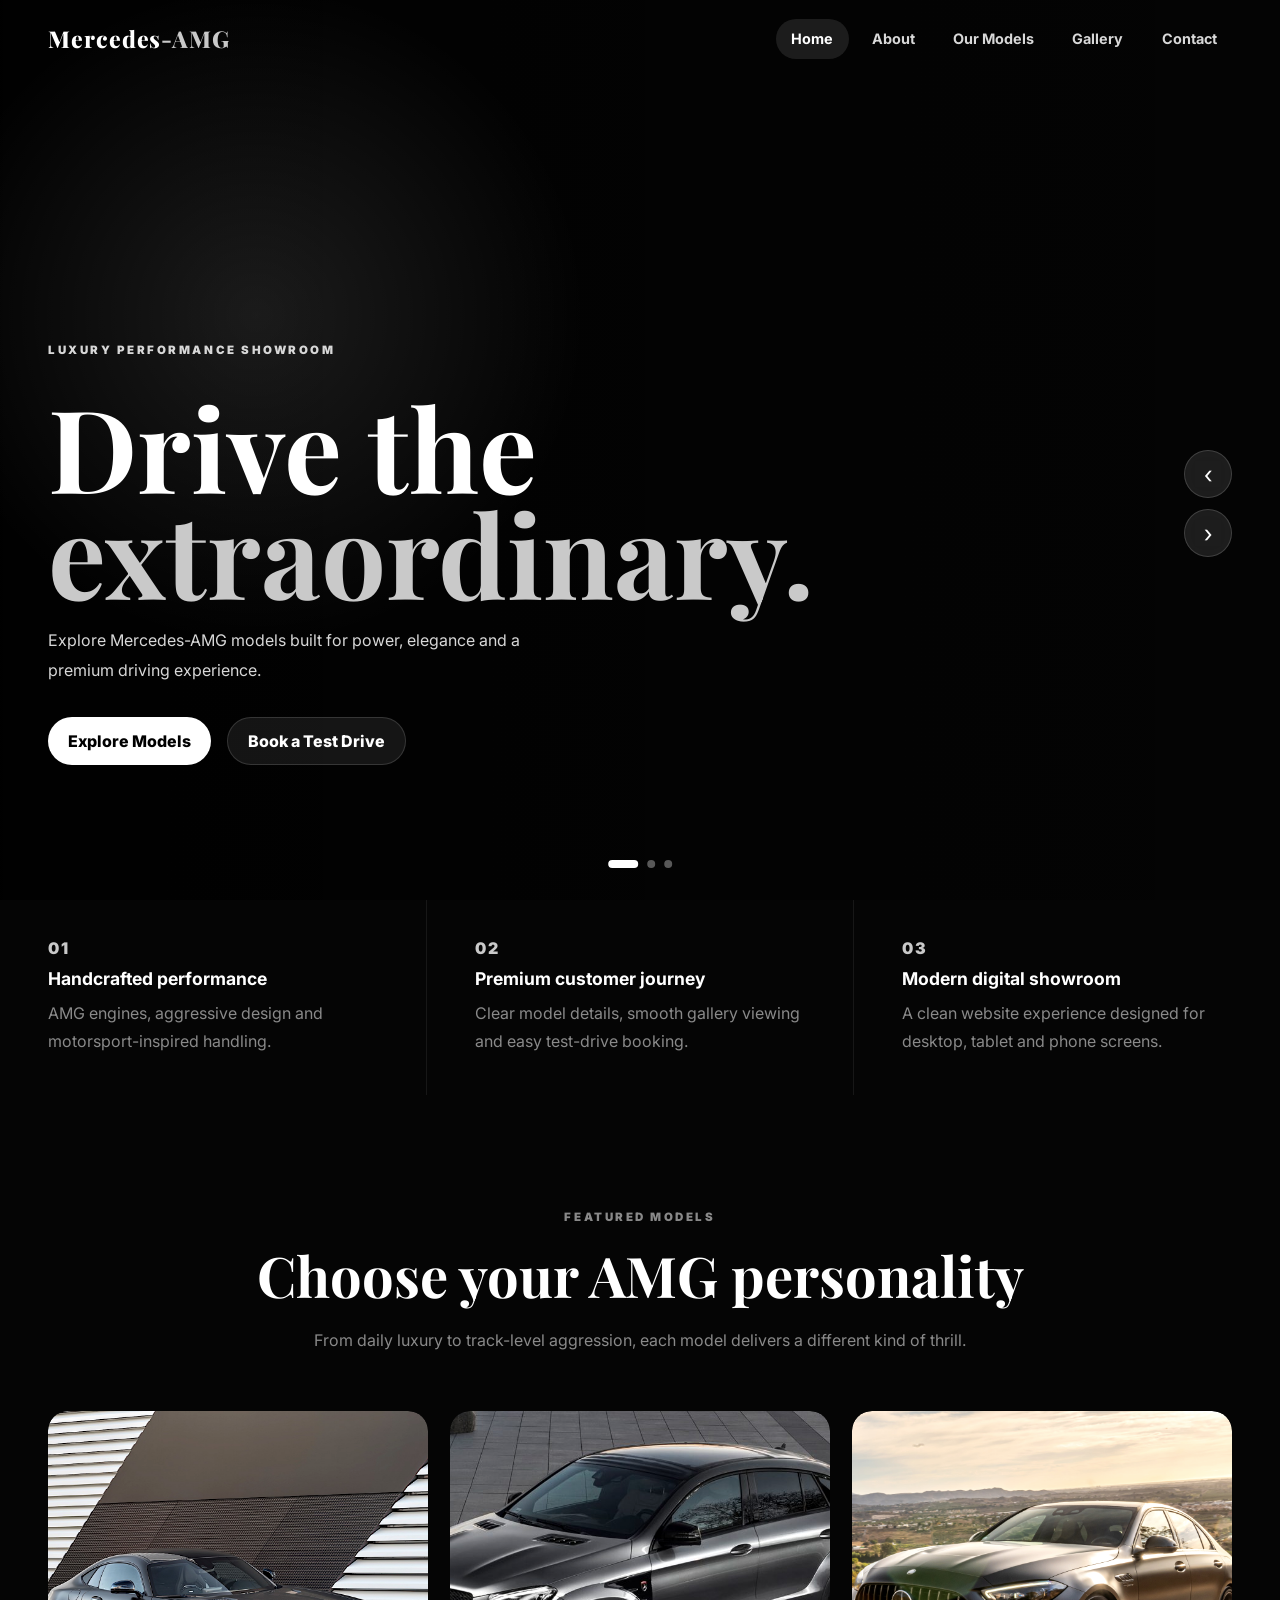
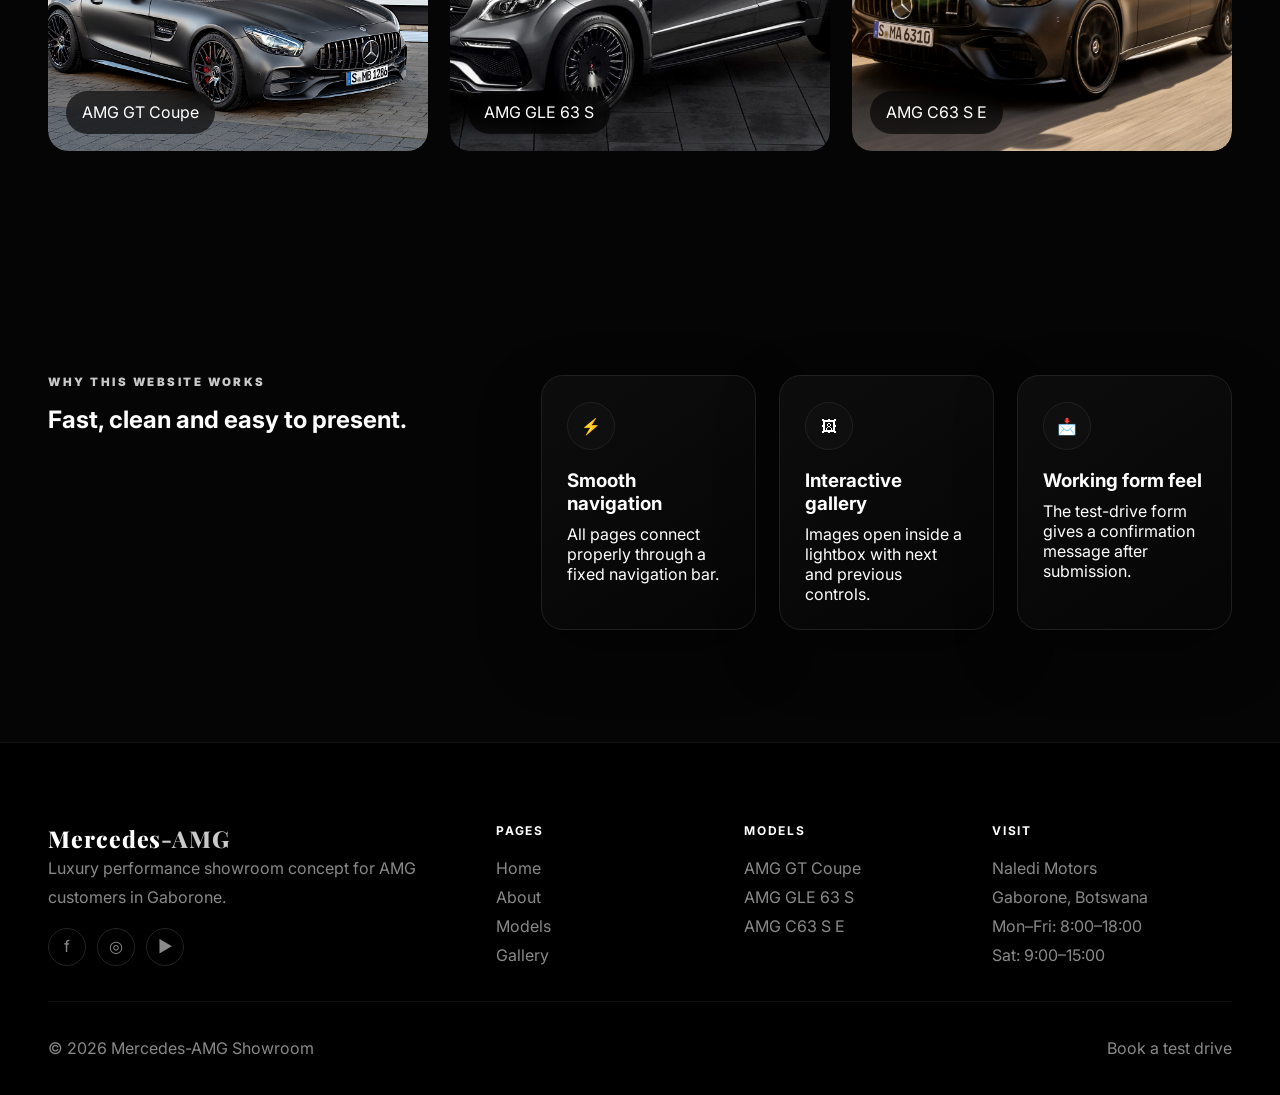
==== index.html @ c234ca16 "Final page" ====
<!DOCTYPE html>
<html lang="en">
<head>
    <title>Mercedes-AMG Showroom | Home</title>
    <meta charset="UTF-8">
    <meta name="viewport" content="width=device-width, initial-scale=1.0">
    <link rel="preconnect" href="https://fonts.googleapis.com">
    <link rel="preconnect" href="https://fonts.gstatic.com" crossorigin>
    <link href="https://fonts.googleapis.com/css2?family=Inter:wght@300;400;500;600;700;800;900&family=Playfair+Display:wght@600;700;800&display=swap" rel="stylesheet">
    <link rel="stylesheet" href="style.css">
</head>
<body>
    <div class="loader">
        <div class="loader-card">
            <span>Mercedes-AMG</span>
            <small>Loading showroom experience...</small>
        </div>
    </div>

    <header class="navbar">
        <a class="logo" href="index.html" aria-label="Mercedes-AMG homepage">Mercedes<span>-AMG</span></a>

        <nav class="nav-links" id="navLinks" aria-label="Main navigation">
            <a href="index.html" class="active">Home</a>
            <a href="about.html" class="">About</a>
            <a href="models.html" class="">Our Models</a>
            <a href="gallery.html" class="">Gallery</a>
            <a href="contact.html" class="">Contact</a>
        </nav>

        <button class="hamburger" id="hamburger" onclick="toggleMenu()" aria-label="Open navigation menu">
            <span></span>
            <span></span>
            <span></span>
        </button>
    </header>

    <main>
        <section class="hero" aria-label="Mercedes AMG hero section">
            <div class="hero-slider">
                <div class="slide active" style="background-image: url('images/whip1.jpg');"></div>
                <div class="slide" style="background-image: url('images/MERCEDES-BENZ-AMG-GT.jpg');"></div>
                <div class="slide" style="background-image: url('images/AMG-8.jpg');"></div>
            </div>

            <div class="hero-overlay"></div>

            <div class="hero-content">
                <p class="section-tag">Luxury Performance Showroom</p>
                <h1>Drive the <span>extraordinary.</span></h1>
                <p>
                    Explore Mercedes-AMG models built for power, elegance and a premium driving experience.
                </p>

                <div class="hero-btns">
                    <a href="models.html" class="btn btn-primary">Explore Models</a>
                    <a href="contact.html" class="btn btn-soft">Book a Test Drive</a>
                </div>
            </div>

            <div class="slide-arrows">
                <button onclick="changeSlide(-1)" aria-label="Previous slide">‹</button>
                <button onclick="changeSlide(1)" aria-label="Next slide">›</button>
            </div>

            <div class="slide-dots" id="slideDots" aria-label="Slide dots"></div>
        </section>

        <section class="luxury-band">
            <div>
                <span>01</span>
                <strong>Handcrafted performance</strong>
                <p>AMG engines, aggressive design and motorsport-inspired handling.</p>
            </div>
            <div>
                <span>02</span>
                <strong>Premium customer journey</strong>
                <p>Clear model details, smooth gallery viewing and easy test-drive booking.</p>
            </div>
            <div>
                <span>03</span>
                <strong>Modern digital showroom</strong>
                <p>A clean website experience designed for desktop, tablet and phone screens.</p>
            </div>
        </section>

        <section class="showcase">
            <div class="section-header">
                <p class="section-tag">Featured Models</p>
                <h2>Choose your AMG personality</h2>
                <p>From daily luxury to track-level aggression, each model delivers a different kind of thrill.</p>
            </div>

            <div class="preview-grid">
                <a href="models.html">
                    <img src="images/MERCEDES-BENZ-AMG-GT.jpg" alt="Mercedes-AMG GT Coupe">
                    <span>AMG GT Coupe</span>
                </a>
                <a href="models.html">
                    <img src="images/Mercedes-amg-gle-63-s.jpg" alt="Mercedes-AMG GLE 63 S">
                    <span>AMG GLE 63 S</span>
                </a>
                <a href="models.html">
                    <img src="images/Mercedes-AMG C63 S E Performance.jpeg" alt="Mercedes-AMG C63 S E Performance">
                    <span>AMG C63 S E</span>
                </a>
            </div>
        </section>

        <section class="experience dark-split">
            <div>
                <p class="section-tag">Why this website works</p>
                <h2>Fast, clean and easy to present.</h2>
            </div>

            <div class="feature-grid">
                <article class="feature-card">
                    <span class="feature-icon">⚡</span>
                    <h3>Smooth navigation</h3>
                    <p>All pages connect properly through a fixed navigation bar.</p>
                </article>
                <article class="feature-card">
                    <span class="feature-icon">🖼</span>
                    <h3>Interactive gallery</h3>
                    <p>Images open inside a lightbox with next and previous controls.</p>
                </article>
                <article class="feature-card">
                    <span class="feature-icon">📩</span>
                    <h3>Working form feel</h3>
                    <p>The test-drive form gives a confirmation message after submission.</p>
                </article>
            </div>
        </section>
    </main>

    <footer class="footer">
        <div class="footer-inner">
            <div class="footer-brand">
                <div class="footer-logo">Mercedes<span>-AMG</span></div>
                <p>Luxury performance showroom concept for AMG customers in Gaborone.</p>
                <div class="social-links" aria-label="Social links">
                    <a href="#" aria-label="Facebook">f</a>
                    <a href="#" aria-label="Instagram">◎</a>
                    <a href="#" aria-label="YouTube">▶</a>
                </div>
            </div>

            <div class="footer-links">
                <h4>Pages</h4>
                <a href="index.html">Home</a>
                <a href="about.html">About</a>
                <a href="models.html">Models</a>
                <a href="gallery.html">Gallery</a>
            </div>

            <div class="footer-links">
                <h4>Models</h4>
                <a href="models.html">AMG GT Coupe</a>
                <a href="models.html">AMG GLE 63 S</a>
                <a href="models.html">AMG C63 S E</a>
            </div>

            <div class="footer-links">
                <h4>Visit</h4>
                <p>
                    Naledi Motors<br>
                    Gaborone, Botswana<br>
                    Mon–Fri: 8:00–18:00<br>
                    Sat: 9:00–15:00
                </p>
            </div>
        </div>

        <div class="footer-bottom">
            <p>© 2026 Mercedes-AMG Showroom </p>
            <a href="contact.html">Book a test drive</a>
        </div>
    </footer>

    <script src="script.js"></script>
</body>
</html>
---- style.css ----
:root {
    --black: #050505;
    --black-2: #0b0b0b;
    --black-3: #111111;
    --white: #ffffff;
    --silver: #c9c9c9;
    --muted: #898989;
    --muted-2: #656565;
    --line: #202020;
    --card: linear-gradient(145deg, #0d0d0d, #050505);
    --shadow: 0 24px 60px rgba(0, 0, 0, 0.38);
}

* {
    margin: 0;
    padding: 0;
    box-sizing: border-box;
}

html {
    scroll-behavior: smooth;
}

body {
    background: var(--black);
    color: var(--white);
    font-family: "Inter", sans-serif;
    overflow-x: hidden;
}

img {
    display: block;
    max-width: 100%;
}

a {
    color: inherit;
    text-decoration: none;
}

button,
input,
select,
textarea {
    font: inherit;
}

.loader {
    position: fixed;
    inset: 0;
    z-index: 9999;
    display: grid;
    place-items: center;
    background: #000000;
    transition: opacity 0.45s ease, visibility 0.45s ease;
}

.loader-card {
    display: grid;
    gap: 0.45rem;
    text-align: center;
}

.loader span {
    color: var(--white);
    font-family: "Playfair Display", serif;
    font-size: clamp(2rem, 6vw, 4rem);
    font-weight: 800;
    letter-spacing: 0.08em;
}

.loader small {
    color: var(--muted);
    letter-spacing: 0.12em;
    text-transform: uppercase;
}

body.loaded .loader {
    opacity: 0;
    visibility: hidden;
}

.navbar {
    position: fixed;
    top: 0;
    left: 0;
    right: 0;
    z-index: 1000;
    display: flex;
    align-items: center;
    justify-content: space-between;
    padding: 1.2rem 3rem;
    transition: 0.3s ease;
}

.navbar.scrolled {
    background: rgba(0, 0, 0, 0.78);
    border-bottom: 1px solid rgba(255, 255, 255, 0.08);
    backdrop-filter: blur(18px);
    padding-block: 0.9rem;
}

.logo,
.footer-logo {
    font-family: "Playfair Display", serif;
    font-size: 1.45rem;
    font-weight: 800;
    letter-spacing: 0.04em;
}

.logo span,
.footer-logo span {
    color: var(--silver);
}

.nav-links {
    display: flex;
    align-items: center;
    gap: 0.5rem;
}

.nav-links a {
    color: #d8d8d8;
    padding: 0.7rem 0.95rem;
    border-radius: 999px;
    font-size: 0.9rem;
    font-weight: 700;
    transition: 0.25s ease;
}

.nav-links a:hover,
.nav-links a.active {
    color: var(--white);
    background: rgba(255, 255, 255, 0.1);
}

.hamburger {
    display: none;
    width: 44px;
    height: 44px;
    place-items: center;
    gap: 5px;
    border: 1px solid rgba(255, 255, 255, 0.14);
    border-radius: 50%;
    background: rgba(255, 255, 255, 0.08);
    cursor: pointer;
}

.hamburger span {
    display: block;
    width: 18px;
    height: 2px;
    background: var(--white);
    transition: 0.25s ease;
}

.hamburger.active span:nth-child(1) {
    transform: translateY(7px) rotate(45deg);
}

.hamburger.active span:nth-child(2) {
    opacity: 0;
}

.hamburger.active span:nth-child(3) {
    transform: translateY(-7px) rotate(-45deg);
}

.btn {
    display: inline-flex;
    align-items: center;
    justify-content: center;
    min-height: 46px;
    padding: 0.8rem 1.25rem;
    border: 0;
    border-radius: 999px;
    cursor: pointer;
    font-weight: 800;
    transition: 0.25s ease;
}

.btn-primary {
    background: var(--white);
    color: #000000;
}

.btn-primary:hover {
    transform: translateY(-2px);
    box-shadow: 0 18px 34px rgba(255, 255, 255, 0.12);
}

.btn-soft {
    background: rgba(255, 255, 255, 0.08);
    color: var(--white);
    border: 1px solid rgba(255, 255, 255, 0.14);
}

.btn-soft:hover {
    background: rgba(255, 255, 255, 0.14);
}

.full {
    width: 100%;
}

.section-tag {
    margin-bottom: 1rem;
    color: var(--silver);
    font-size: 0.72rem;
    font-weight: 900;
    letter-spacing: 0.22em;
    text-transform: uppercase;
}

.hero {
    position: relative;
    min-height: 100vh;
    overflow: hidden;
}

.hero-slider,
.slide,
.hero-overlay {
    position: absolute;
    inset: 0;
}

.slide {
    opacity: 0;
    background-position: center;
    background-size: cover;
    transform: scale(1.04);
    transition: opacity 0.8s ease, transform 5s ease;
}

.slide.active {
    opacity: 1;
    transform: scale(1);
}

.hero-overlay {
    z-index: 1;
    background:
        radial-gradient(circle at 20% 35%, rgba(255, 255, 255, 0.1), transparent 28%),
        linear-gradient(90deg, rgba(0, 0, 0, 0.9), rgba(0, 0, 0, 0.5), rgba(0, 0, 0, 0.25)),
        linear-gradient(0deg, #050505, transparent 35%);
}

.hero-content {
    position: absolute;
    left: 3rem;
    bottom: 15%;
    z-index: 3;
    max-width: 680px;
}

.hero h1,
.page-hero h1,
.about-text h2,
.section-header h2,
.contact-info h2,
.map-info h3,
.card-body h3,
.modal-title {
    font-family: "Playfair Display", serif;
}

.hero h1 {
    margin-bottom: 1.3rem;
    font-size: clamp(4rem, 9vw, 7.2rem);
    line-height: 0.92;
}

.hero h1 span {
    color: var(--silver);
}

.hero p {
    max-width: 520px;
    margin-bottom: 2rem;
    color: #d7d7d7;
    line-height: 1.85;
}

.hero-btns {
    display: flex;
    gap: 1rem;
    flex-wrap: wrap;
}

.slide-arrows {
    position: absolute;
    top: 50%;
    right: 3rem;
    z-index: 4;
    display: grid;
    gap: 0.7rem;
}

.slide-arrows button,
#lightbox button,
.modal-close {
    display: grid;
    place-items: center;
    border: 1px solid rgba(255, 255, 255, 0.16);
    border-radius: 50%;
    background: rgba(255, 255, 255, 0.1);
    color: var(--white);
    cursor: pointer;
    backdrop-filter: blur(10px);
}

.slide-arrows button {
    width: 48px;
    height: 48px;
    font-size: 1.5rem;
}

.slide-dots {
    position: absolute;
    bottom: 2rem;
    left: 50%;
    z-index: 4;
    display: flex;
    gap: 0.55rem;
    transform: translateX(-50%);
}

.dot {
    width: 8px;
    height: 8px;
    border: 0;
    border-radius: 999px;
    background: rgba(255, 255, 255, 0.34);
    cursor: pointer;
    transition: 0.25s ease;
}

.dot.active {
    width: 30px;
    background: var(--white);
}

.luxury-band {
    display: grid;
    grid-template-columns: repeat(3, 1fr);
    gap: 1px;
    background: #171717;
}

.luxury-band > div {
    padding: 2.4rem 3rem;
    background: #050505;
}

.luxury-band span {
    color: var(--silver);
    font-weight: 900;
    letter-spacing: 0.14em;
}

.luxury-band strong {
    display: block;
    margin: 0.6rem 0;
    font-size: 1.1rem;
}

.luxury-band p,
.about-text p,
.section-header p,
.contact-info p,
.card-body p,
.map-info p,
.footer p,
.footer a {
    color: var(--muted);
    line-height: 1.8;
}

.about,
.models,
.gallery,
.contact,
.showcase,
.experience,
.comparison,
.map-section {
    padding: 7rem 3rem;
    background: var(--black);
}

.dark-split {
    display: grid;
    grid-template-columns: 0.8fr 1.2fr;
    gap: 2rem;
    align-items: start;
}

.about-inner,
.contact-inner {
    max-width: 1200px;
    margin: auto;
    display: grid;
    grid-template-columns: 1fr 1fr;
    gap: 5rem;
    align-items: center;
}

.about-text h2,
.section-header h2,
.contact-info h2 {
    margin-bottom: 1.2rem;
    font-size: clamp(2.35rem, 5vw, 3.5rem);
    line-height: 1.14;
}

.about-stats {
    display: flex;
    gap: 2rem;
    margin-top: 2rem;
    padding-top: 2rem;
    border-top: 1px solid var(--line);
}

.stat-num {
    display: block;
    font-family: "Playfair Display", serif;
    font-size: 2.2rem;
}

.stat-label {
    display: block;
    color: var(--muted-2);
    font-size: 0.75rem;
}

.about-img {
    position: relative;
}

.about-img img,
.preview-grid img {
    width: 100%;
    height: 520px;
    object-fit: cover;
    border-radius: 20px;
    filter: contrast(1.06) saturate(0.92);
}

.about-img-badge {
    position: absolute;
    left: -1.2rem;
    bottom: -1.2rem;
    display: grid;
    padding: 1.1rem 1.5rem;
    border-radius: 16px;
    background: var(--white);
    color: #000000;
    font-family: "Playfair Display", serif;
    font-weight: 800;
}

.section-header {
    max-width: 780px;
    margin: 0 auto 3.5rem;
    text-align: center;
}

.preview-grid,
.cards,
.gallery-grid,
.feature-grid,
.experience-grid {
    max-width: 1200px;
    margin: auto;
    display: grid;
    grid-template-columns: repeat(3, 1fr);
    gap: 1.4rem;
}

.preview-grid a {
    position: relative;
    overflow: hidden;
    border-radius: 20px;
}

.preview-grid img {
    height: 340px;
    transition: 0.55s ease;
}

.preview-grid a:hover img {
    transform: scale(1.06);
}

.preview-grid span {
    position: absolute;
    left: 1.1rem;
    bottom: 1.1rem;
    padding: 0.7rem 1rem;
    border-radius: 999px;
    background: rgba(0, 0, 0, 0.62);
    backdrop-filter: blur(10px);
}

.page-hero {
    min-height: 52vh;
    padding: 9rem 3rem 4rem;
    display: grid;
    place-items: center;
    text-align: center;
    background: linear-gradient(135deg, #060606, #171717 45%, #000000);
}

.page-hero h1 {
    margin-bottom: 1rem;
    font-size: clamp(3rem, 8vw, 5.8rem);
}

.page-hero p {
    max-width: 760px;
    margin-inline: auto;
    color: #aaaaaa;
}

.about-hero {
    background-image: linear-gradient(rgba(0, 0, 0, 0.73), rgba(0, 0, 0, 0.73)), url("images/whip_int1.jpg");
    background-position: center;
    background-size: cover;
}

.models-hero {
    background-image: linear-gradient(rgba(0, 0, 0, 0.72), rgba(0, 0, 0, 0.72)), url("images/AMG-8.jpg");
    background-position: center;
    background-size: cover;
}

.gallery-hero {
    background-image: linear-gradient(rgba(0, 0, 0, 0.70), rgba(0, 0, 0, 0.70)), url("images/AMG-7.jpeg");
    background-position: center;
    background-size: cover;
}

.contact-hero {
    background-image: linear-gradient(rgba(0, 0, 0, 0.73), rgba(0, 0, 0, 0.73)), url("images/whip_int1.jpg");
    background-position: center;
    background-size: cover;
}

.card,
.feature-card,
.contact-form-wrap,
.table-wrap,
.map-card {
    overflow: hidden;
    border: 1px solid var(--line);
    border-radius: 22px;
    background: var(--card);
    box-shadow: var(--shadow);
}

.card {
    transition: 0.3s ease;
}

.card:hover {
    border-color: #434343;
    transform: translateY(-10px);
}

.card-img-wrap {
    position: relative;
    height: 245px;
    overflow: hidden;
}

.card-img-wrap img,
.gallery-item img {
    width: 100%;
    height: 100%;
    object-fit: cover;
    transition: 0.55s ease;
}

.card:hover img,
.gallery-item:hover img {
    transform: scale(1.07);
    filter: grayscale(0);
}

.card-badge {
    position: absolute;
    top: 1rem;
    right: 1rem;
    padding: 0.38rem 0.85rem;
    border-radius: 999px;
    background: var(--white);
    color: #000000;
    font-size: 0.72rem;
    font-weight: 900;
}

.new {
    background: var(--silver);
}

.hybrid {
    border: 1px solid #555555;
    background: #111111;
    color: var(--white);
}

.card-body {
    padding: 1.6rem;
}

.card-body h3 {
    margin-bottom: 0.6rem;
    font-size: 1.45rem;
}

.specs {
    display: flex;
    gap: 1rem;
    margin: 1rem 0;
    padding: 1rem 0;
    border-top: 1px solid #191919;
    border-bottom: 1px solid #191919;
}

.spec {
    flex: 1;
    text-align: center;
}

.spec-val {
    display: block;
    font-family: "Playfair Display", serif;
    font-size: 1.5rem;
}

.spec-key {
    display: block;
    color: var(--muted-2);
    font-size: 0.65rem;
    text-transform: uppercase;
}

.card-features {
    display: flex;
    flex-wrap: wrap;
    gap: 0.45rem;
    margin-bottom: 1rem;
}

.card-features span,
.modal-features span {
    padding: 0.45rem 0.72rem;
    border: 1px solid var(--line);
    border-radius: 999px;
    color: #bdbdbd;
    font-size: 0.78rem;
}

.card-price {
    margin-bottom: 1rem;
}

.card-price strong {
    color: var(--white);
}

.card-actions {
    display: grid;
    grid-template-columns: 1fr 1fr;
    gap: 0.7rem;
}

.feature-card {
    padding: 1.6rem;
}

.feature-icon {
    display: grid;
    width: 48px;
    height: 48px;
    margin-bottom: 1.2rem;
    place-items: center;
    border: 1px solid var(--line);
    border-radius: 50%;
    background: #0f0f0f;
}

.feature-card h3 {
    margin-bottom: 0.55rem;
}

.gallery-grid {
    grid-template-columns: repeat(4, 1fr);
}

.gallery-item {
    height: 245px;
    overflow: hidden;
    border-radius: 18px;
    background: #111111;
    cursor: pointer;
}

.gallery-item:nth-child(1),
.gallery-item:nth-child(7),
.gallery-item:nth-child(12) {
    grid-column: span 2;
    height: 330px;
}

.gallery-item img {
    filter: grayscale(22%);
}

#lightbox {
    position: fixed;
    inset: 0;
    z-index: 3000;
    display: none;
    align-items: center;
    justify-content: center;
    background: rgba(0, 0, 0, 0.96);
}

#lightbox.open {
    display: flex;
}

#lightbox img {
    max-width: 86vw;
    max-height: 84vh;
    object-fit: contain;
    border-radius: 14px;
}

#lightbox-close {
    top: 2rem;
    right: 2rem;
    width: 44px;
    height: 44px;
    font-size: 1.5rem;
}

#lightbox-prev,
#lightbox-next {
    top: 50%;
    width: 54px;
    height: 54px;
    font-size: 1.8rem;
    transform: translateY(-50%);
}

#lightbox-prev {
    left: 2rem;
}

#lightbox-next {
    right: 2rem;
}

.compare-table {
    width: 100%;
    min-width: 720px;
    border-collapse: collapse;
    color: #dddddd;
}

.compare-table th,
.compare-table td {
    padding: 1rem;
    border-bottom: 1px solid #1a1a1a;
    text-align: left;
}

.compare-table th {
    color: var(--white);
    font-size: 0.78rem;
    letter-spacing: 0.12em;
    text-transform: uppercase;
}

.table-wrap {
    max-width: 1100px;
    margin: auto;
    overflow-x: auto;
}

.model-modal {
    position: fixed;
    inset: 0;
    z-index: 4000;
    display: none;
    align-items: center;
    justify-content: center;
    padding: 1rem;
    background: rgba(0, 0, 0, 0.86);
    backdrop-filter: blur(8px);
}

.model-modal.open {
    display: flex;
}

.model-modal-card {
    position: relative;
    display: grid;
    grid-template-columns: 1.1fr 1fr;
    width: min(930px, 100%);
    overflow: hidden;
    border: 1px solid var(--line);
    border-radius: 24px;
    background: #070707;
}

.modal-img {
    width: 100%;
    height: 100%;
    min-height: 430px;
    object-fit: cover;
}

.modal-content {
    padding: 2rem;
}

.modal-title {
    font-size: 2rem;
}

.modal-price {
    margin: 0.5rem 0;
    font-weight: 900;
}

.modal-stats {
    margin-bottom: 1rem;
    color: var(--silver);
}

.modal-desc {
    color: var(--muted);
    line-height: 1.8;
}

.modal-features {
    display: flex;
    flex-wrap: wrap;
    gap: 0.5rem;
    margin: 1.3rem 0;
}

.modal-close {
    position: absolute;
    top: 1rem;
    right: 1rem;
    z-index: 2;
    width: 42px;
    height: 42px;
    font-size: 1.4rem;
}

.contact-inner {
    align-items: start;
}

.contact-details {
    display: grid;
    gap: 1rem;
    margin-top: 2rem;
}

.contact-item {
    display: flex;
    gap: 1rem;
    color: #999999;
}

.contact-form-wrap {
    padding: 1.6rem;
}

.form-row {
    display: grid;
    grid-template-columns: 1fr 1fr;
    gap: 1rem;
}

.form-group {
    display: flex;
    flex-direction: column;
    margin-bottom: 1rem;
}

.form-group label {
    margin-bottom: 0.45rem;
    color: #8a8a8a;
    font-size: 0.72rem;
    font-weight: 900;
    letter-spacing: 0.08em;
    text-transform: uppercase;
}

.form-group input,
.form-group select,
.form-group textarea {
    width: 100%;
    padding: 0.88rem 1rem;
    border: 1px solid #242424;
    border-radius: 12px;
    background: #101010;
    color: var(--white);
    outline: 0;
}

.form-group input:focus,
.form-group select:focus,
.form-group textarea:focus {
    border-color: var(--silver);
}

.form-success {
    padding: 2rem;
    text-align: center;
}

.success-icon {
    display: grid;
    width: 62px;
    height: 62px;
    margin: 0 auto 1rem;
    place-items: center;
    border: 1px solid #333333;
    border-radius: 50%;
    color: var(--silver);
    font-size: 1.5rem;
}

.map-card {
    max-width: 1100px;
    margin: auto;
    display: grid;
    grid-template-columns: 1fr 1fr;
}

.map-placeholder {
    min-height: 320px;
    display: grid;
    place-items: center;
    background: linear-gradient(135deg, #111111, #050505);
    color: var(--muted);
    text-align: center;
}

.map-info {
    padding: 2.5rem;
}

.map-info h3 {
    margin-bottom: 1rem;
    font-size: 2rem;
}

.footer {
    padding: 5rem 3rem 2rem;
    border-top: 1px solid #111111;
    background: #000000;
}

.footer-inner {
    max-width: 1200px;
    margin: auto;
    display: grid;
    grid-template-columns: 2fr 1fr 1fr 1.2fr;
    gap: 3rem;
}

.footer a:hover {
    color: var(--silver);
}

.footer-links h4 {
    margin-bottom: 1rem;
    font-size: 0.75rem;
    letter-spacing: 0.15em;
    text-transform: uppercase;
}

.footer-links a {
    display: block;
}

.social-links {
    display: flex;
    gap: 0.7rem;
    margin-top: 1rem;
}

.social-links a {
    display: grid;
    width: 38px;
    height: 38px;
    place-items: center;
    border: 1px solid #222222;
    border-radius: 50%;
}

.footer-bottom {
    max-width: 1200px;
    margin: 2rem auto 0;
    padding-top: 2rem;
    display: flex;
    justify-content: space-between;
    gap: 1rem;
    flex-wrap: wrap;
    border-top: 1px solid #111111;
}

.reveal {
    opacity: 0;
    transform: translateY(28px);
    transition: 0.8s ease;
}

.reveal.show {
    opacity: 1;
    transform: translateY(0);
}

@media (max-width: 980px) {
    .hamburger {
        display: grid;
    }

    .nav-links {
        position: absolute;
        top: calc(100% + 0.7rem);
        left: 1rem;
        right: 1rem;
        display: none;
        flex-direction: column;
        align-items: stretch;
        padding: 1rem;
        border: 1px solid var(--line);
        border-radius: 18px;
        background: rgba(5, 5, 5, 0.96);
        backdrop-filter: blur(18px);
    }

    .nav-links.open {
        display: flex;
    }

    .navbar {
        padding: 1rem 1.2rem;
    }

    .luxury-band,
    .about-inner,
    .contact-inner,
    .preview-grid,
    .cards,
    .feature-grid,
    .experience-grid,
    .map-card,
    .model-modal-card,
    .dark-split {
        grid-template-columns: 1fr;
    }

    .gallery-grid {
        grid-template-columns: 1fr 1fr;
    }

    .gallery-item:nth-child(1),
    .gallery-item:nth-child(7),
    .gallery-item:nth-child(12) {
        grid-column: span 1;
    }

    .footer-inner {
        grid-template-columns: 1fr;
    }

    .form-row {
        grid-template-columns: 1fr;
    }

    .hero-content {
        left: 1.5rem;
        right: 1.5rem;
    }

    .slide-arrows {
        display: none;
    }

    .about,
    .models,
    .gallery,
    .contact,
    .showcase,
    .experience,
    .comparison,
    .map-section {
        padding: 5rem 1.2rem;
    }

    .about-img img {
        height: 370px;
    }
}

@media (max-width: 560px) {
    .hero {
        min-height: 660px;
    }

    .hero h1 {
        font-size: 3.4rem;
    }

    .gallery-grid {
        grid-template-columns: 1fr;
    }

    .about-stats {
        flex-direction: column;
        gap: 1rem;
    }

    #lightbox-prev,
    #lightbox-next {
        width: 44px;
        height: 44px;
    }
}
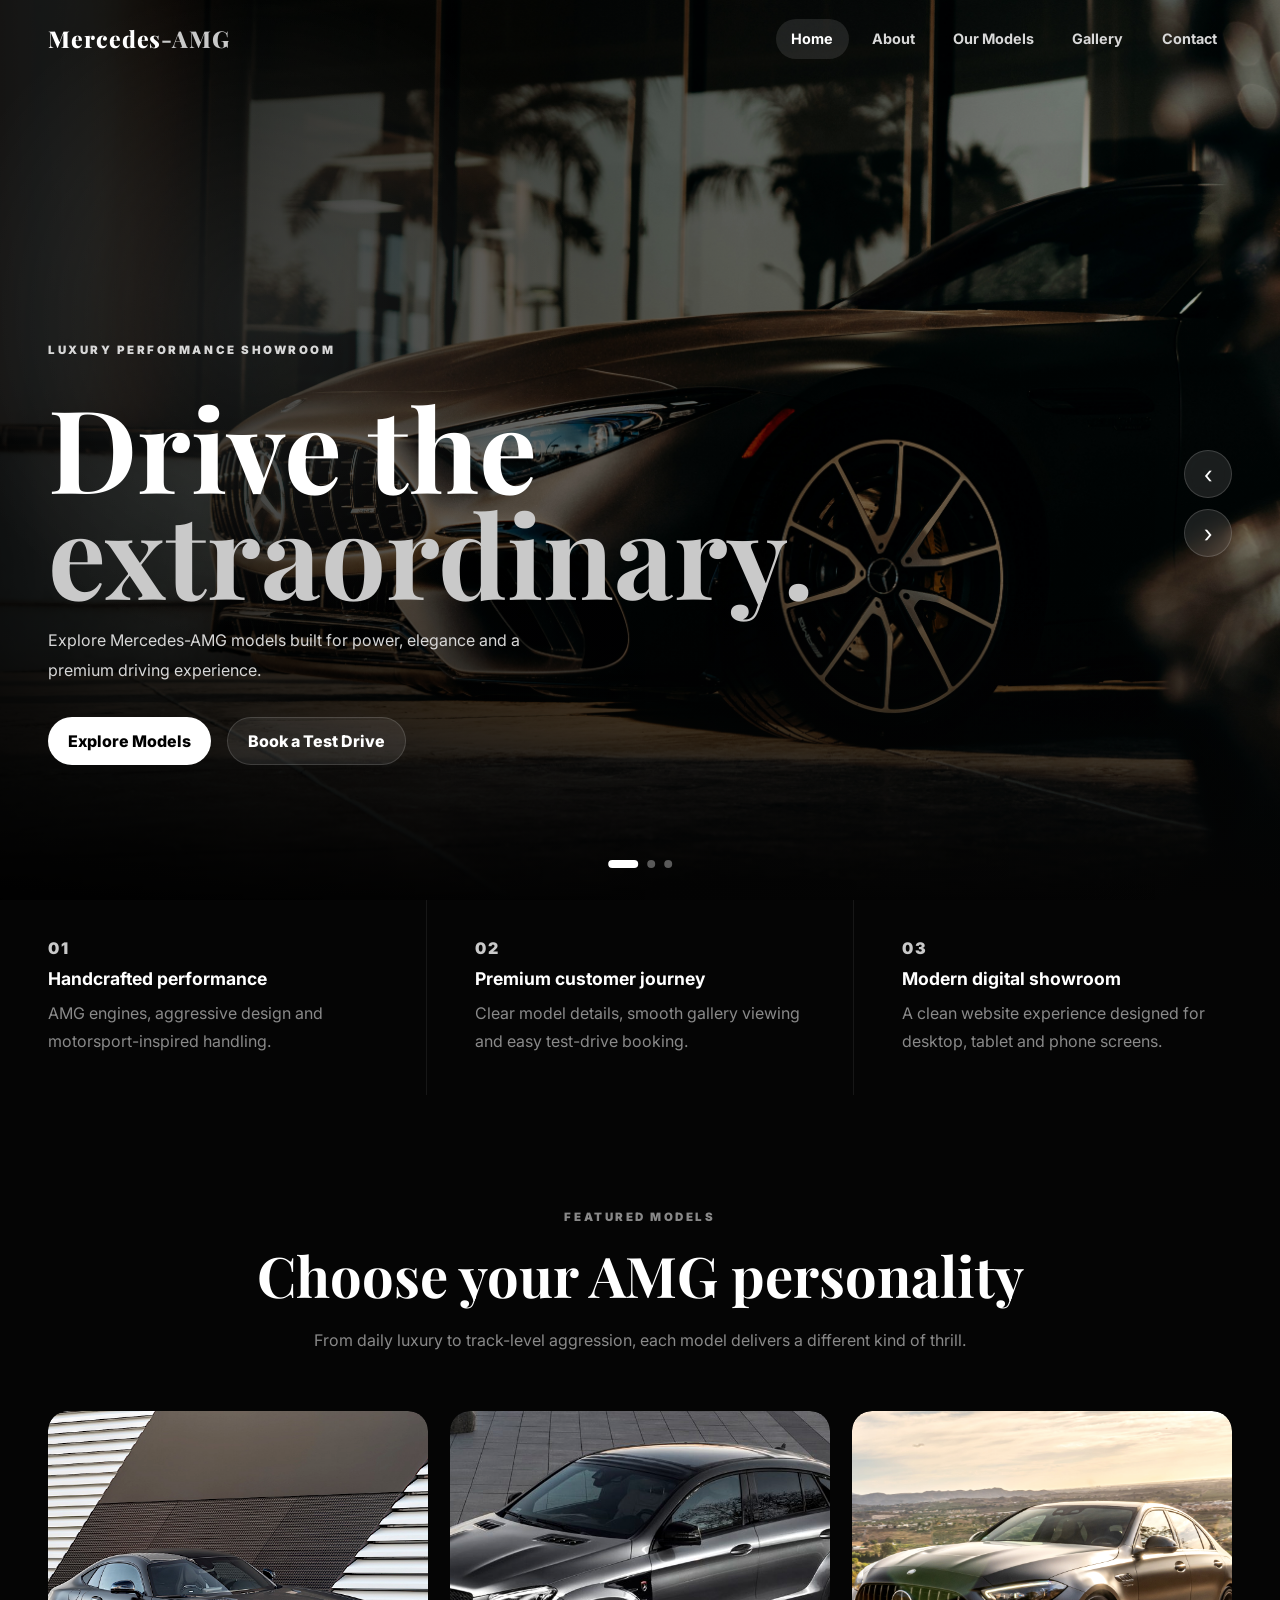
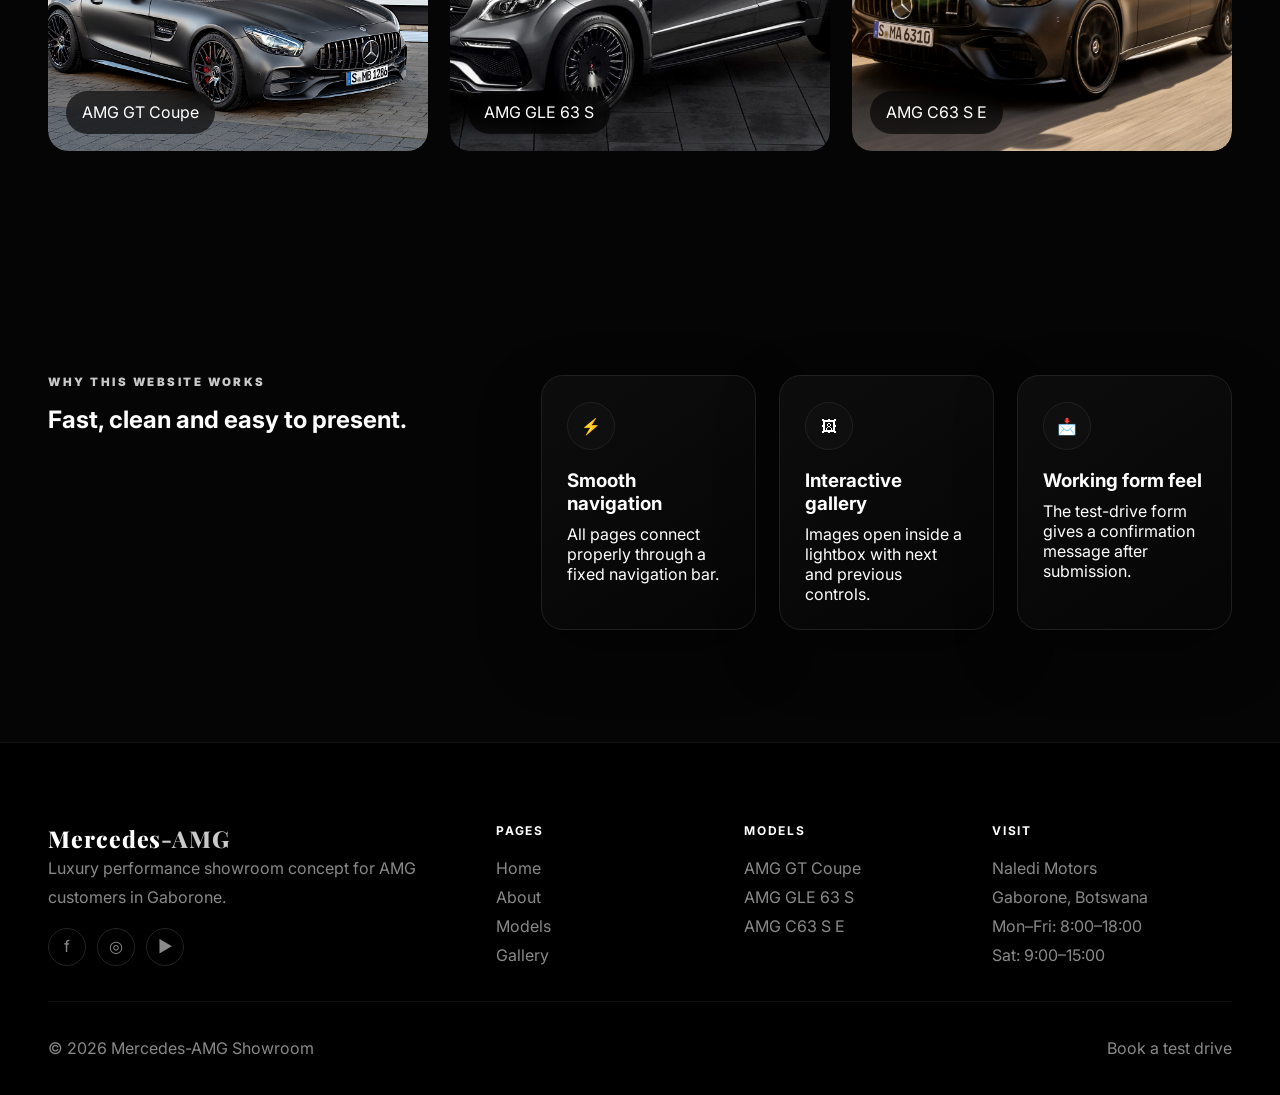
==== commit e8e39d54: "Update hero slider images in index.html" ====
--- a/index.html
+++ b/index.html
@@ -38,9 +38,9 @@
     <main>
         <section class="hero" aria-label="Mercedes AMG hero section">
             <div class="hero-slider">
-                <div class="slide active" style="background-image: url('images/whip1.jpg');"></div>
-                <div class="slide" style="background-image: url('images/MERCEDES-BENZ-AMG-GT.jpg');"></div>
-                <div class="slide" style="background-image: url('images/AMG-8.jpg');"></div>
+               <div class="slide active" style="background-image: url('images/Home Page/whip1.jpg');"></div>
+                 <div class="slide active" style="background-image: url('images/Home page/whip2.jpg');"></div>
+                 <div class="slide" style="background-image: url('images/Home page/whip3.jpg');"></div>
             </div>
 
             <div class="hero-overlay"></div>
@@ -93,15 +93,15 @@
 
             <div class="preview-grid">
                 <a href="models.html">
-                    <img src="images/MERCEDES-BENZ-AMG-GT.jpg" alt="Mercedes-AMG GT Coupe">
+                    <img src="images/Models Page/MERCEDES-BENZ-AMG-GT.jpg" alt="Mercedes-AMG GT Coupe">
                     <span>AMG GT Coupe</span>
                 </a>
                 <a href="models.html">
-                    <img src="images/Mercedes-amg-gle-63-s.jpg" alt="Mercedes-AMG GLE 63 S">
+                    <img src="images/Models Page/Mercedes-amg-gle-63-s.jpg" alt="Mercedes-AMG GLE 63 S">
                     <span>AMG GLE 63 S</span>
                 </a>
                 <a href="models.html">
-                    <img src="images/Mercedes-AMG C63 S E Performance.jpeg" alt="Mercedes-AMG C63 S E Performance">
+                    <img src="images/Models Page/Mercedes-AMG C63 S E Performance.jpeg" alt="Mercedes-AMG C63 S E Performance">
                     <span>AMG C63 S E</span>
                 </a>
             </div>
@@ -179,4 +179,4 @@
 
     <script src="script.js"></script>
 </body>
-</html>+</html>
--- a/style.css
+++ b/style.css
@@ -469,6 +469,7 @@
 .preview-grid,
 .cards,
 .gallery-grid,
+.gallery-cards,
 .feature-grid,
 .experience-grid {
     max-width: 1200px;
@@ -716,6 +717,67 @@
 
 .gallery-item img {
     filter: grayscale(22%);
+}
+
+/* Gallery Cards Layout */
+.gallery-cards {
+    grid-template-columns: repeat(4, 1fr);
+    grid-template-rows: repeat(2, auto);
+    gap: 1.5rem;
+    padding: 0 2rem 2rem;
+}
+
+.gallery-card.hidden {
+    display: none;
+}
+
+.gallery-card.hidden.show {
+    display: block;
+}
+
+.load-more-btn {
+    display: block;
+    margin: 0 auto 4rem;
+    padding: 1rem 3rem;
+    border: none;
+    border-radius: 999px;
+    background: var(--white);
+    color: #000000;
+    font-size: 1rem;
+    font-weight: 700;
+    cursor: pointer;
+    transition: transform 0.3s ease, box-shadow 0.3s ease;
+}
+
+.load-more-btn:hover {
+    transform: translateY(-3px);
+    box-shadow: 0 8px 25px rgba(255, 255, 255, 0.2);
+}
+
+.gallery-card {
+    aspect-ratio: 16/10;
+    overflow: hidden;
+    border-radius: 16px;
+    background: #111111;
+    cursor: pointer;
+    box-shadow: 0 4px 20px rgba(0, 0, 0, 0.3);
+    transition: transform 0.3s ease, box-shadow 0.3s ease;
+}
+
+.gallery-card:hover {
+    transform: translateY(-8px);
+    box-shadow: 0 12px 40px rgba(0, 0, 0, 0.5);
+}
+
+.gallery-card img {
+    width: 100%;
+    height: 100%;
+    object-fit: cover;
+    transition: transform 0.5s ease;
+}
+
+.gallery-card:hover img {
+    transform: scale(1.08);
 }
 
 #lightbox {
@@ -1083,6 +1145,17 @@
         grid-column: span 1;
     }
 
+    .gallery-cards {
+        grid-template-columns: repeat(4, 1fr);
+        grid-template-rows: repeat(2, auto);
+        gap: 1rem;
+        padding: 0 1rem 3rem;
+    }
+
+    .gallery-card {
+        aspect-ratio: 16/10;
+    }
+
     .footer-inner {
         grid-template-columns: 1fr;
     }
